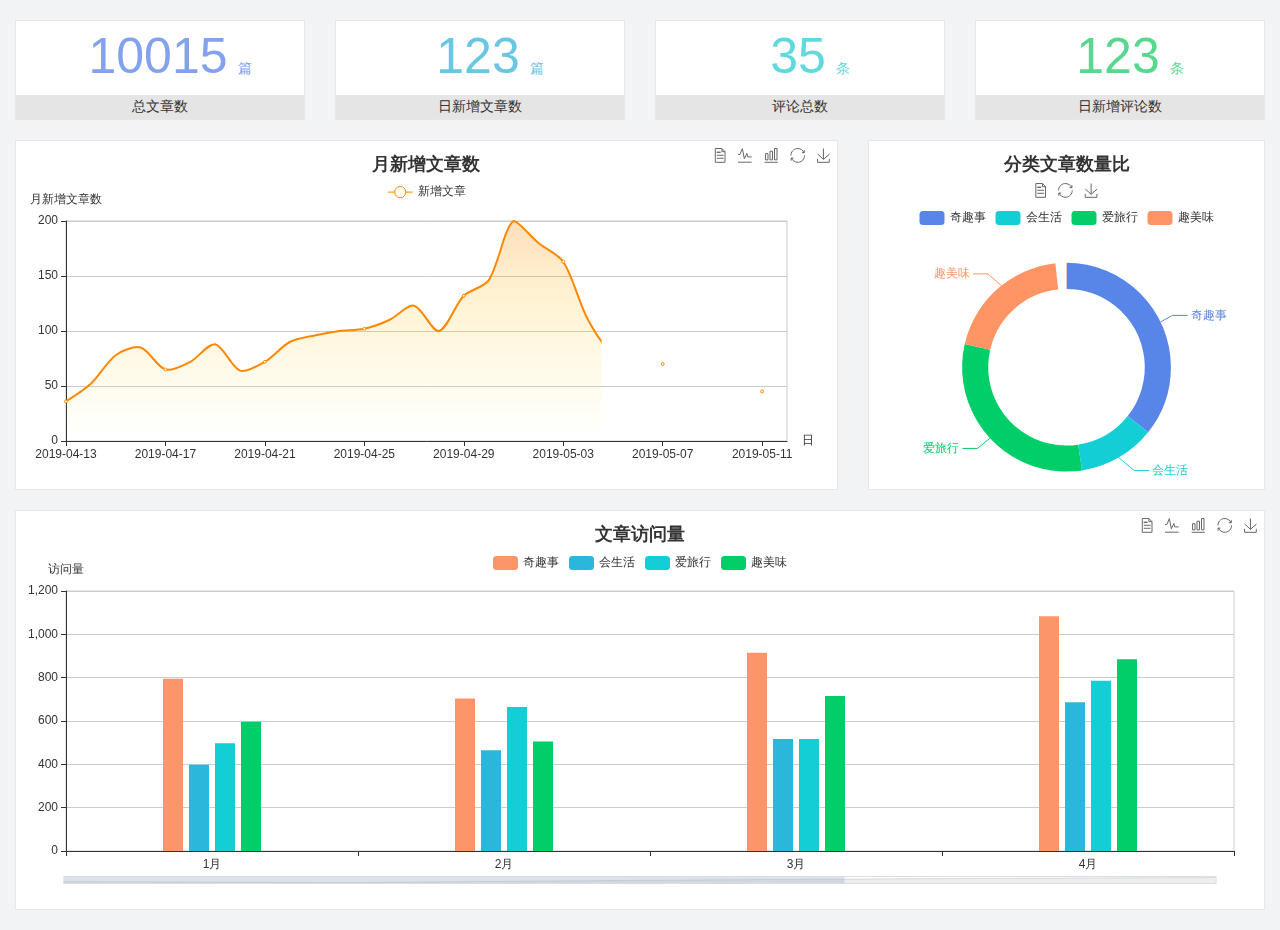
==== home/dashboard.html @ b9abfcbb "首次创建" ====
<!DOCTYPE html>
<html lang="en">

<head>
  <meta charset="UTF-8">
  <meta name="viewport" content="width=device-width, initial-scale=1.0">
  <meta http-equiv="X-UA-Compatible" content="ie=edge">
  <title>图表统计</title>
  <link rel="stylesheet" href="../../assets/lib/bootstrap.css" />
  <link rel="stylesheet" href="../../assets/lib/main.css" />
  <script src="../../assets/lib/jquery.js"></script>
  <script type="text/javascript" src="../../assets/lib/echarts.min.js"></script>
</head>

<body>
  <div class="container-fluid">
    <div class="row spannel_list">
      <div class="col-sm-3 col-xs-6">
        <div class="spannel">
          <em>10015</em><span>篇</span>
          <b>总文章数</b>
        </div>
      </div>
      <div class="col-sm-3 col-xs-6">
        <div class="spannel scolor01">
          <em>123</em><span>篇</span>
          <b>日新增文章数</b>
        </div>
      </div>
      <div class="col-sm-3 col-xs-6">
        <div class="spannel scolor02">
          <em>35</em><span>条</span>
          <b>评论总数</b>
        </div>
      </div>
      <div class="col-sm-3 col-xs-6">
        <div class="spannel scolor03">
          <em>123</em><span>条</span>
          <b>日新增评论数</b>
        </div>
      </div>
    </div>
  </div>

  <div class="container-fluid">
    <div class="row curve-pie">
      <div class="col-lg-8 col-md-8">
        <div class="gragh_pannel" id="curve_show"></div>
      </div>
      <div class="col-lg-4 col-md-4">
        <div class="gragh_pannel" id="pie_show"></div>
      </div>
    </div>
  </div>

  <div class="container-fluid">
    <div class="column_pannel" id="column_show"></div>
  </div>

  <script>
    var oChart = echarts.init(document.getElementById('curve_show'));
    var aList_all = [
      { 'count': 36, 'date': '2019-04-13' },
      { 'count': 52, 'date': '2019-04-14' },
      { 'count': 78, 'date': '2019-04-15' },
      { 'count': 85, 'date': '2019-04-16' },
      { 'count': 65, 'date': '2019-04-17' },
      { 'count': 72, 'date': '2019-04-18' },
      { 'count': 88, 'date': '2019-04-19' },
      { 'count': 64, 'date': '2019-04-20' },
      { 'count': 72, 'date': '2019-04-21' },
      { 'count': 90, 'date': '2019-04-22' },
      { 'count': 96, 'date': '2019-04-23' },
      { 'count': 100, 'date': '2019-04-24' },
      { 'count': 102, 'date': '2019-04-25' },
      { 'count': 110, 'date': '2019-04-26' },
      { 'count': 123, 'date': '2019-04-27' },
      { 'count': 100, 'date': '2019-04-28' },
      { 'count': 132, 'date': '2019-04-29' },
      { 'count': 146, 'date': '2019-04-30' },
      { 'count': 200, 'date': '2019-05-01' },
      { 'count': 180, 'date': '2019-05-02' },
      { 'count': 163, 'date': '2019-05-03' },
      { 'count': 110, 'date': '2019-05-04' },
      { 'count': 80, 'date': '2019-05-05' },
      { 'count': 82, 'date': '2019-05-06' },
      { 'count': 70, 'date': '2019-05-07' },
      { 'count': 65, 'date': '2019-05-08' },
      { 'count': 54, 'date': '2019-05-09' },
      { 'count': 40, 'date': '2019-05-10' },
      { 'count': 45, 'date': '2019-05-11' },
      { 'count': 38, 'date': '2019-05-12' },
    ];

    let aCount = [];
    let aDate = [];

    for (var i = 0; i < aList_all.length; i++) {
      aCount.push(aList_all[i].count);
      aDate.push(aList_all[i].date);
    }

    var chartopt = {
      title: {
        text: '月新增文章数',
        left: 'center',
        top: '10'
      },
      tooltip: {
        trigger: 'axis'
      },
      legend: {
        data: ['新增文章'],
        top: '40'
      },
      toolbox: {
        show: true,
        feature: {
          mark: { show: true },
          dataView: { show: true, readOnly: false },
          magicType: { show: true, type: ['line', 'bar'] },
          restore: { show: true },
          saveAsImage: { show: true }
        }
      },
      calculable: true,
      xAxis: [
        {
          name: '日',
          type: 'category',
          boundaryGap: false,
          data: aDate
        }
      ],
      yAxis: [
        {
          name: '月新增文章数',
          type: 'value'
        }
      ],
      series: [
        {
          name: '新增文章',
          type: 'line',
          smooth: true,
          itemStyle: { normal: { areaStyle: { type: 'default' }, color: '#f80' }, lineStyle: { color: '#f80' } },
          data: aCount
        }],
      areaStyle: {
        normal: {
          color: new echarts.graphic.LinearGradient(0, 0, 0, 1, [{
            offset: 0,
            color: 'rgba(255,136,0,0.39)'
          }, {
            offset: .34,
            color: 'rgba(255,180,0,0.25)'
          }, {
            offset: 1,
            color: 'rgba(255,222,0,0.00)'
          }])

        }
      },
      grid: {
        show: true,
        x: 50,
        x2: 50,
        y: 80,
        height: 220
      }
    };

    oChart.setOption(chartopt);


    var oPie = echarts.init(document.getElementById('pie_show'));
    var oPieopt =
    {
      title: {
        top: 10,
        text: '分类文章数量比',
        x: 'center'
      },
      tooltip: {
        trigger: 'item',
        formatter: "{a} <br/>{b} : {c} ({d}%)"
      },
      color: ['#5885e8', '#13cfd5', '#00ce68', '#ff9565'],
      legend: {
        x: 'center',
        top: 65,
        data: ['奇趣事', '会生活', '爱旅行', '趣美味']
      },
      toolbox: {
        show: true,
        x: 'center',
        top: 35,
        feature: {
          mark: { show: true },
          dataView: { show: true, readOnly: false },
          magicType: {
            show: true,
            type: ['pie', 'funnel'],
            option: {
              funnel: {
                x: '25%',
                width: '50%',
                funnelAlign: 'left',
                max: 1548
              }
            }
          },
          restore: { show: true },
          saveAsImage: { show: true }
        }
      },
      calculable: true,
      series: [
        {
          name: '访问来源',
          type: 'pie',
          radius: ['45%', '60%'],
          center: ['50%', '65%'],
          data: [
            { value: 300, name: '奇趣事' },
            { value: 100, name: '会生活' },
            { value: 260, name: '爱旅行' },
            { value: 180, name: '趣美味' }
          ]
        }
      ]
    };
    oPie.setOption(oPieopt);



    var oColumn = this.echarts.init(document.getElementById('column_show'));
    var oColumnopt =
    {
      title: {
        text: '文章访问量',
        left: 'center',
        top: '10'
      },
      tooltip: {
        trigger: 'axis'
      },
      legend: {
        data: ['奇趣事', '会生活', '爱旅行', '趣美味'],
        top: '40'
      },
      toolbox: {
        show: true,
        feature: {
          mark: { show: true },
          dataView: { show: true, readOnly: false },
          magicType: { show: true, type: ['line', 'bar'] },
          restore: { show: true },
          saveAsImage: { show: true }
        }
      },
      calculable: true,
      xAxis: [
        {
          type: 'category',
          data: ['1月', '2月', '3月', '4月', '5月']
        }
      ],
      yAxis: [
        {
          name: '访问量',
          type: 'value'
        }
      ],
      series: [
        {
          name: '奇趣事',
          type: 'bar',
          barWidth: 20,
          itemStyle: {
            normal: { areaStyle: { type: 'default' }, color: '#fd956a' }
          },
          data: [800, 708, 920, 1090, 1200]
        },
        {
          name: '会生活',
          type: 'bar',
          barWidth: 20,
          itemStyle: {
            normal: { areaStyle: { type: 'default' }, color: '#2bb6db' }
          },
          data: [400, 468, 520, 690, 800]
        },
        {
          name: '爱旅行',
          type: 'bar',
          barWidth: 20,
          itemStyle: {
            normal: { areaStyle: { type: 'default' }, color: '#13cfd5' }
          },
          data: [500, 668, 520, 790, 900]
        },
        {
          name: '趣美味',
          type: 'bar',
          barWidth: 20,
          itemStyle: {
            normal: { areaStyle: { type: 'default' }, color: '#00ce68' }
          },
          data: [600, 508, 720, 890, 1000]
        }
      ],
      grid: {
        show: true,
        x: 50,
        x2: 30,
        y: 80,
        height: 260
      },
      dataZoom: [//给x轴设置滚动条
        {
          start: 0,//默认为0
          end: 100 - 1000 / 31,//默认为100
          type: 'slider',
          show: true,
          xAxisIndex: [0],
          handleSize: 0,//滑动条的 左右2个滑动条的大小
          height: 8,//组件高度
          left: 45, //左边的距离
          right: 50,//右边的距离
          bottom: 26,//右边的距离
          handleColor: '#ddd',//h滑动图标的颜色
          handleStyle: {
            borderColor: "#cacaca",
            borderWidth: "1",
            shadowBlur: 2,
            background: "#ddd",
            shadowColor: "#ddd",
          }
        }]
    };
    oColumn.setOption(oColumnopt);
  </script>
</body>

</html>
---- assets/lib/main.css ----
body{
    font-family:'MicroSoft YaHei';
    background-color: #f2f3f5;
}
.main_wrap{
    position:fixed;
    width:100%;
    height:100%;
    left:0px;
    top:0px;
    background:url('../images/login_bg.jpg'); 
    background-size:100% 100%; 
  }
.header{
    width:1200px;
    overflow: hidden;
    margin:20px auto 0;
}
.heade .logo{
    float: left;
}
.header .copyright{
    float:right;
    font-size:12px;
    color:#fff;
    text-align:right;
    line-height:20px;
    margin-top:10px;
}
.login_form_con{
    position:absolute;
    left:50%;
    top:50%;
    margin-left:-200px;
    margin-top:-155px;
    width:400px;
    height:310px;
    background-color: #edeff0;
}

.login_form{
    position: relative;
}

.login_form .icon-user{
    position:absolute;
    font-size:16px;
    color:#999;
    left:46px;
    top:12px;
}
.login_form .icon-key{
    position:absolute;
    font-size:18px;
    color:#999;
    left:46px;
    top:78px;
}
.login_title{
    height:60px;
    background:url('../images/login_title.png') center center no-repeat #fff;
}
.input_txt,.input_pass,.input_sub{
    display:block;
    width:334px;
    height:37px;
    padding:0px;
    text-indent:40px;
    border:1px solid #ddd;
    margin:27px auto 0;
    outline:none;
}
.input_sub{
    margin-top:40px;
    height:42px;
    background-color: #19b9e7;
    text-indent:0px;
    font-size:18px;
    color:#fff;
    cursor: pointer;
}
.input_sub:hover{
    background-color: #08a0cc;
}

.sider{
    position:fixed;
    left:0;
    top:0;
    bottom:0;
    width:210px;
    background-color: #323745;
}
.sider .logo{
    display:block;
    height:56px;
    background-color: #242732;
    overflow: hidden;
}
.sider .logo img{
    display:block;
    margin:6px auto 0;
}
.user_info{
    height:79px;
    border-bottom:1px solid #5a5e6b;
}

.user_info img{
    float: left;
    width:40px;
    height:40px;
    border-radius:20px;
    margin:19px 0 0 30px;
}
.user_info span{
    float: left;
    width:120px;
    font-size:12px;
    color:#fff;
    margin:23px 0 0 20px;
}
.user_info b{
    float: left;
    width: 120px;
    font-weight:normal;
    font-size:12px;
    color:#adafb5;
    margin:2px 0 0 20px;
}

.menu .level01{
    height:50px;
    line-height:50px;
}
.menu .level01 a{
    display:block;
    height:50px;
    font-size:12px;
    color:#adafb5;
    overflow: hidden;
}
.menu .level01.active a{
    background-color: #1378f0;
    color:#fff;
}
.menu .level01.active i{
    color:#fff;
}

.menu .level01 a:hover{
    background-color: #1378f0;
    color:#fff;
}
.menu .level01 a:hover i{
    color:#fff;
}
.menu .level01 i{
    color:#61646f;
    font-size:22px;
    float: left;
    margin-left:26px;
}
.menu .level01 span{
    float: left;
    margin-left:10px;
}
.menu .level01 b{
    float: right;
    margin-right:20px;
    font-weight:normal;
    transform:rotate(90deg);
    transition:all 500ms ease;
}

.menu .level01 .rotate0{
    transform:rotate(0deg);
}

.menu .level02{
    background: #242732;
    display:none;
}


.menu .level02 li{
    height:40px;
    line-height:40px;
}
.menu .level02 li a{
    display:block;
    height:40px;
    font-size:12px;
    color:#adafb5;
    overflow: hidden;
}

.menu .level02 li a:hover{
    background-color: #1378f0;
    color:#fff;
}

.menu .level02 li i{
    font-size:12px;
    float: left;
    margin-left:60px;
}
.menu .level02 li span{
    font-size:12px;
    float: left;
    margin-left:5px;
}

.menu .level02 .active a{
    color:#ffae00;
}

.header_bar{
    position:fixed;
    left:210px;
    right:0;
    top:0;
    height:56px;
    background-color: #fff;
}

.main{
    position:fixed;
    left:210px;
    top:56px;
    right:0;
    bottom:0;
    background-color: #f2f3f5;
}

.search_form{
    width:218px;
    height:33px;
    border:1px solid #ddd;
    background-color: #f2f3f5;
    border-radius:16px;
    float: left;
    margin:12px 0 0 27px;
}

.search_form input{
    padding:0px;
    margin:0px;
    border:0px;
    float: left;
    background-color: #f2f3f5;
    font-size:12px;
    width:175px;
    height:31px;
    margin-left:12px;
    outline:none;
   
}

.search_form .icon-search{
    line-height:33px;
    cursor: pointer;
    font-size:18px;
    color:#abaebb;
}
.user_center_link{
    float:right;

}
.user_center_link a{
    line-height:56px;
    font-size:12px;
    color:#999;
    margin-right:15px;
}
.user_center_link a:hover{
    color:#ffae00
}

.user_center_link img{
    width:42px;
    height:42px;
    border-radius:32px;
    margin-right:10px;
}

.spannel_list{
    margin-top:20px;
}

.spannel{
	height:100px;
	overflow:hidden;
	text-align:center;
    position:relative;
    background-color: #fff;
    border:1px solid #e7e7e9;
    margin-bottom:20px;
}

.spannel em{
    font-style:normal;
	font-size:50px;
	line-height:50px;
	display:inline-block;
	margin:10px 0 0 20px;
	font-family:'Arial';
	color:#83a2ed;
}

.spannel span{
	font-size:14px;
	display:inline-block;
	color:#83a2ed;
	margin-left:10px;
}

.spannel b{
	position:absolute;
	left:0;
	bottom:0;
	width:100%;
	line-height:24px;
	background:#e5e5e5;
	color:#333;
	font-size:14px;
	font-weight:normal;
}

.scolor01 em,.scolor01 span{
	color:#6ac6e2;
}

.scolor02 em,.scolor02 span{
	color:#5fd9de;
}

.scolor03 em,.scolor03 span{
	color:#58d88e;
}


.gragh_pannel{
    height:350px;
    border:1px solid #e7e7e9;
    background-color: #fff!important; 
    margin-bottom:20px;  
}

.column_pannel{
    margin-bottom:20px;
    height:400px;
    border:1px solid #e7e7e9;
    background-color: #fff!important;   
}

.common_title{
    line-height:42px;
    background-color: #fbfbfb;
    border:1px solid #e7e7e9;
    margin-top:20px;
    text-indent: 15px;
    font-size:14px;
    color:#333;
}

.common_con{
    border:1px solid #e7e7e9;
    border-top:0px;
    background-color: #fff;
    padding-bottom:20px;
    margin-bottom:20px;
}
.opt_btns{
    margin-top:20px;
}

.mp20{
    margin-top:20px;
}

.pagination{   
   margin:0;
}

.article_form{
    margin-top:20px;
}

.form-group{
    margin-bottom:25px;
}

.form-group label{
    font-weight:normal;
    color:#666;
}

.icon-icondate{
    line-height:16px;
}

.user_pic{
    width:100px;
    height:100px;
    margin-bottom:10px;
}

.article_cover{
    width:200px;
    height:200px;
    margin-bottom:10px;
}
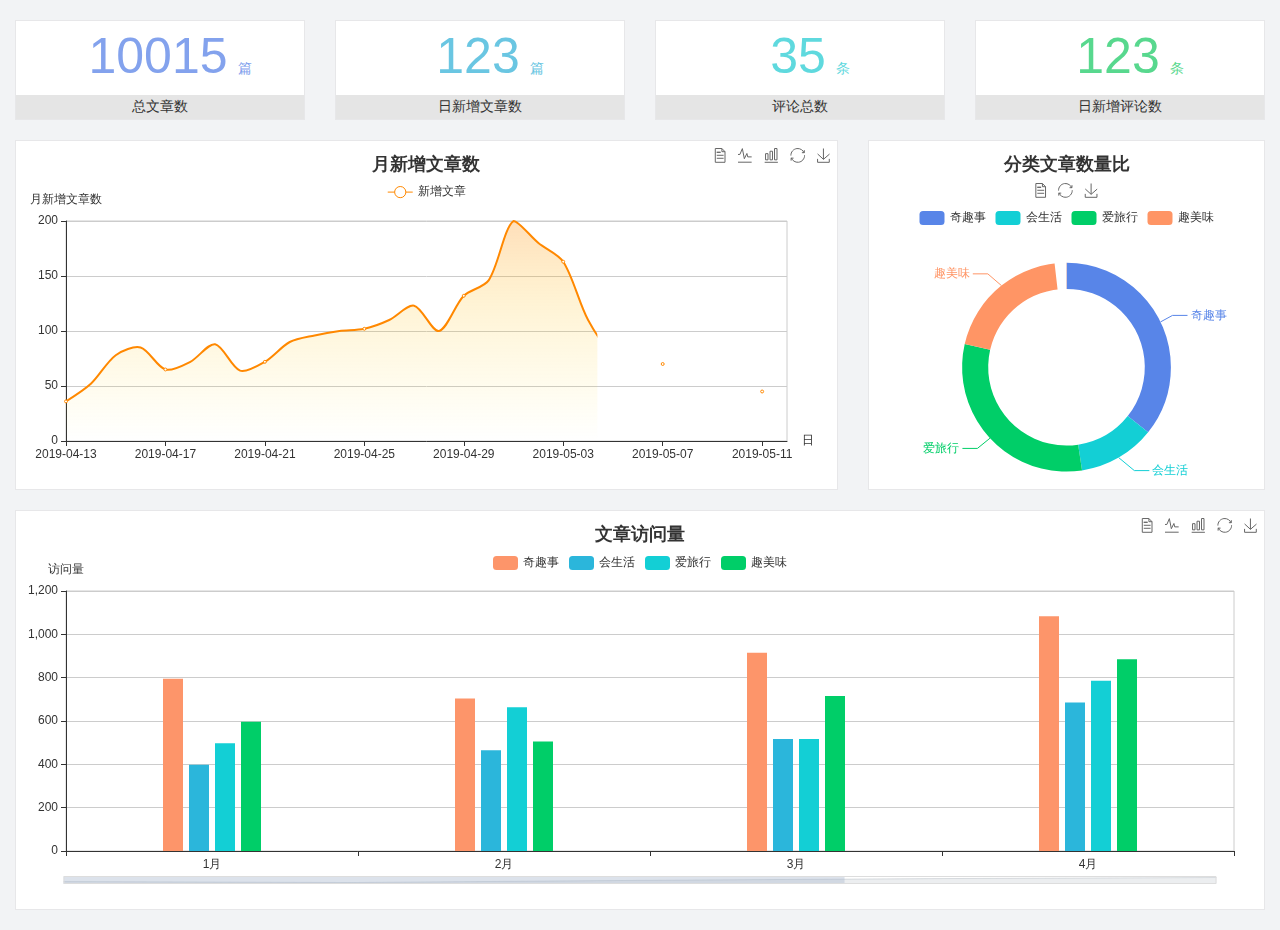
==== commit c31560cd: "user  is finish" ====
--- a/home/dashboard.html
+++ b/home/dashboard.html
@@ -6,10 +6,10 @@
   <meta name="viewport" content="width=device-width, initial-scale=1.0">
   <meta http-equiv="X-UA-Compatible" content="ie=edge">
   <title>图表统计</title>
-  <link rel="stylesheet" href="../../assets/lib/bootstrap.css" />
-  <link rel="stylesheet" href="../../assets/lib/main.css" />
-  <script src="../../assets/lib/jquery.js"></script>
-  <script type="text/javascript" src="../../assets/lib/echarts.min.js"></script>
+  <link rel="stylesheet" href="../assets/lib/bootstrap.css" />
+  <link rel="stylesheet" href="../assets/lib/main.css" />
+  <script src="../assets/lib/jquery.js"></script>
+  <script type="text/javascript" src="../assets/lib/echarts.min.js"></script>
 </head>
 
 <body>
